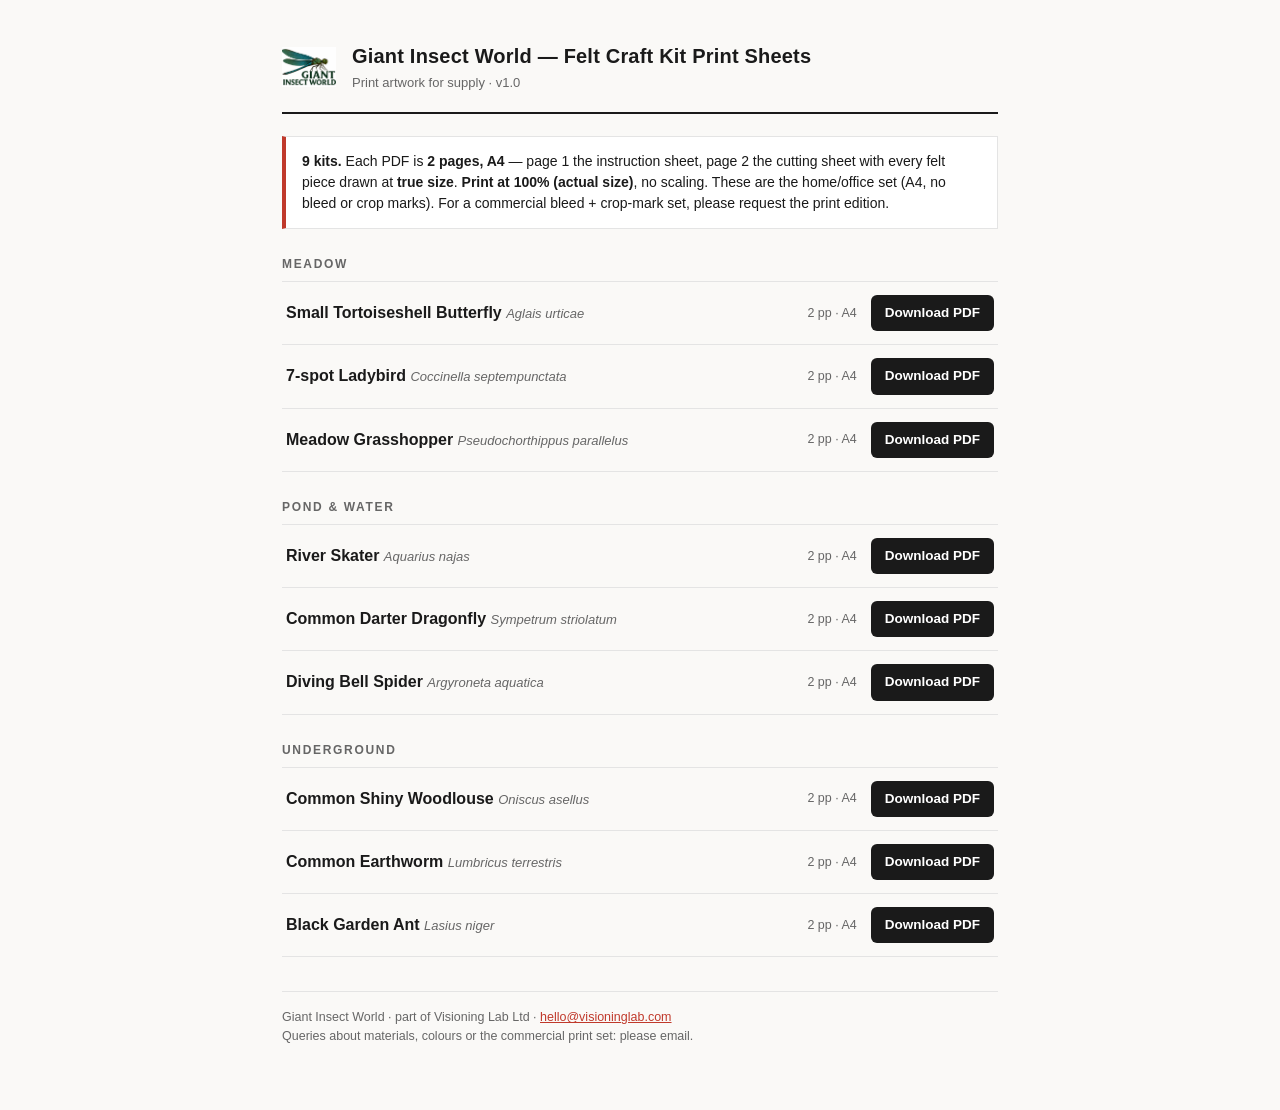
==== design/pdfs/index.html @ 02d738bc "deploy: visioninglab/giant-insect-world-vision@f4c39ce9c29772ebe34ffca4ce122129168cf423" ====
<!doctype html>
<html lang="en">
<head>
<meta charset="utf-8">
<meta name="viewport" content="width=device-width, initial-scale=1">
<meta name="robots" content="noindex">
<title>Giant Insect World — Felt Kit Print Sheets</title>
<style>
  :root{ --ink:#1a1a1a; --soft:#666; --line:#e4e4e4; --bg:#faf9f7; --accent:#c0392b; }
  *{box-sizing:border-box}
  html,body{margin:0}
  body{background:var(--bg); color:var(--ink);
    font-family:-apple-system,"Segoe UI",Roboto,Helvetica,Arial,sans-serif; line-height:1.5;}
  .wrap{max-width:760px; margin:0 auto; padding:40px 22px 64px}
  header{display:flex; align-items:center; gap:16px; border-bottom:2px solid var(--ink); padding-bottom:18px}
  header img{width:54px; height:54px; object-fit:contain}
  h1{font-size:20px; margin:0; letter-spacing:.01em}
  .sub{font-size:13px; color:var(--soft); margin-top:2px}
  .note{background:#fff; border:1px solid var(--line); border-left:4px solid var(--accent);
    padding:14px 16px; margin:22px 0; font-size:14px}
  .note b{color:var(--ink)}
  h2{font-size:12px; letter-spacing:.14em; text-transform:uppercase; color:var(--soft);
    margin:26px 0 8px; font-weight:700}
  ul{list-style:none; margin:0; padding:0; border-top:1px solid var(--line)}
  li{display:flex; align-items:center; gap:14px; padding:13px 4px; border-bottom:1px solid var(--line)}
  li .n{font-weight:600; flex:1}
  li .lat{color:var(--soft); font-style:italic; font-weight:400; font-size:13px}
  li .spec{color:var(--soft); font-size:12.5px; white-space:nowrap}
  li a{white-space:nowrap; text-decoration:none; font-weight:600; color:#fff; background:var(--ink);
    padding:8px 14px; border-radius:6px; font-size:13.5px}
  li a:hover{background:var(--accent)}
  footer{margin-top:34px; padding-top:16px; border-top:1px solid var(--line);
    font-size:12.5px; color:var(--soft)}
  footer a{color:var(--accent)}
  @media(max-width:560px){ li{flex-wrap:wrap} li .spec{order:3; width:100%} }
</style>
</head>
<body>
<div class="wrap">
  <header>
    <img src="/giw-logo.png" alt="Giant Insect World" onerror="this.style.display='none'">
    <div>
      <h1>Giant Insect World — Felt Craft Kit Print Sheets</h1>
      <div class="sub">Print artwork for supply · v1.0</div>
    </div>
  </header>

  <div class="note">
    <b>9 kits.</b> Each PDF is <b>2 pages, A4</b> — page&nbsp;1 the instruction sheet, page&nbsp;2 the
    cutting sheet with every felt piece drawn at <b>true size</b>.
    <b>Print at 100% (actual size)</b>, no scaling. These are the home/office set (A4, no bleed or crop marks).
    For a commercial bleed + crop-mark set, please request the print edition.
  </div>

  <h2>Meadow</h2>
  <ul>
    <li><span class="n">Small Tortoiseshell Butterfly <span class="lat">Aglais urticae</span></span><span class="spec">2&nbsp;pp · A4</span><a href="butterfly.pdf" download>Download PDF</a></li>
    <li><span class="n">7-spot Ladybird <span class="lat">Coccinella septempunctata</span></span><span class="spec">2&nbsp;pp · A4</span><a href="ladybird.pdf" download>Download PDF</a></li>
    <li><span class="n">Meadow Grasshopper <span class="lat">Pseudochorthippus parallelus</span></span><span class="spec">2&nbsp;pp · A4</span><a href="grasshopper.pdf" download>Download PDF</a></li>
  </ul>

  <h2>Pond &amp; water</h2>
  <ul>
    <li><span class="n">River Skater <span class="lat">Aquarius najas</span></span><span class="spec">2&nbsp;pp · A4</span><a href="riverskater.pdf" download>Download PDF</a></li>
    <li><span class="n">Common Darter Dragonfly <span class="lat">Sympetrum striolatum</span></span><span class="spec">2&nbsp;pp · A4</span><a href="dragonfly.pdf" download>Download PDF</a></li>
    <li><span class="n">Diving Bell Spider <span class="lat">Argyroneta aquatica</span></span><span class="spec">2&nbsp;pp · A4</span><a href="bellspider.pdf" download>Download PDF</a></li>
  </ul>

  <h2>Underground</h2>
  <ul>
    <li><span class="n">Common Shiny Woodlouse <span class="lat">Oniscus asellus</span></span><span class="spec">2&nbsp;pp · A4</span><a href="woodlouse.pdf" download>Download PDF</a></li>
    <li><span class="n">Common Earthworm <span class="lat">Lumbricus terrestris</span></span><span class="spec">2&nbsp;pp · A4</span><a href="earthworm.pdf" download>Download PDF</a></li>
    <li><span class="n">Black Garden Ant <span class="lat">Lasius niger</span></span><span class="spec">2&nbsp;pp · A4</span><a href="ant.pdf" download>Download PDF</a></li>
  </ul>

  <footer>
    Giant Insect World · part of Visioning Lab Ltd · <a href="mailto:hello@visioninglab.com">hello@visioninglab.com</a><br>
    Queries about materials, colours or the commercial print set: please email.
  </footer>
</div>
</body>
</html>
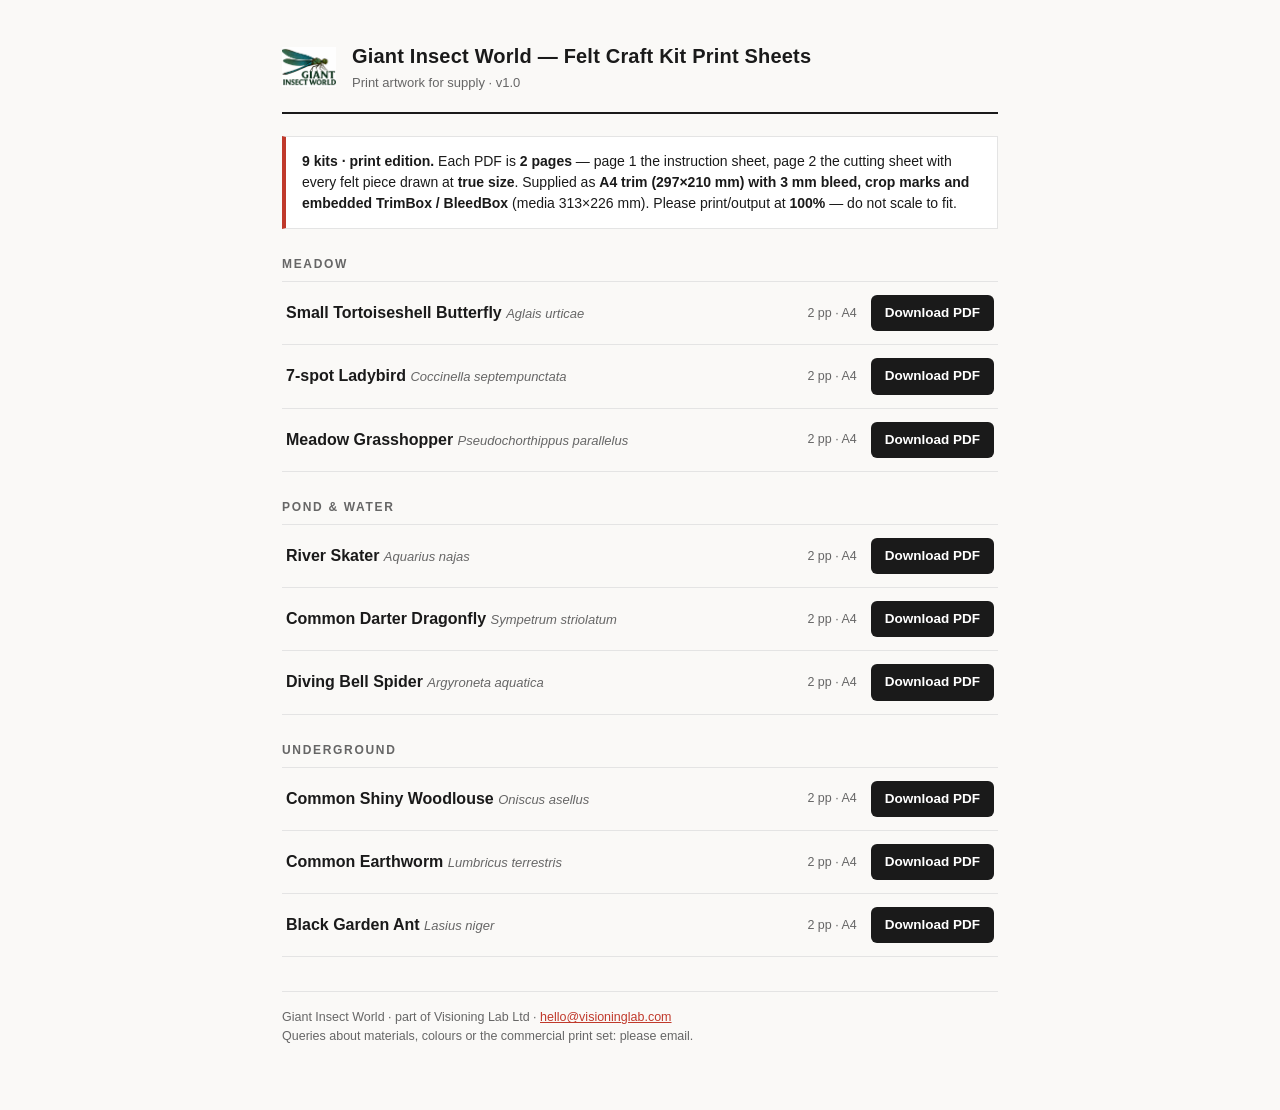
==== commit e6f7976d: "deploy: visioninglab/giant-insect-world-vision@152d2605ca3b358cf0e0c7cda1c9dd5b8b802aaa" ====
--- a/design/pdfs/index.html
+++ b/design/pdfs/index.html
@@ -46,10 +46,10 @@
   </header>
 
   <div class="note">
-    <b>9 kits.</b> Each PDF is <b>2 pages, A4</b> — page&nbsp;1 the instruction sheet, page&nbsp;2 the
-    cutting sheet with every felt piece drawn at <b>true size</b>.
-    <b>Print at 100% (actual size)</b>, no scaling. These are the home/office set (A4, no bleed or crop marks).
-    For a commercial bleed + crop-mark set, please request the print edition.
+    <b>9 kits · print edition.</b> Each PDF is <b>2 pages</b> — page&nbsp;1 the instruction sheet, page&nbsp;2
+    the cutting sheet with every felt piece drawn at <b>true size</b>. Supplied as <b>A4 trim
+    (297&times;210&nbsp;mm) with 3&nbsp;mm bleed, crop marks and embedded TrimBox / BleedBox</b>
+    (media 313&times;226&nbsp;mm). Please print/output at <b>100%</b> — do not scale to fit.
   </div>
 
   <h2>Meadow</h2>
